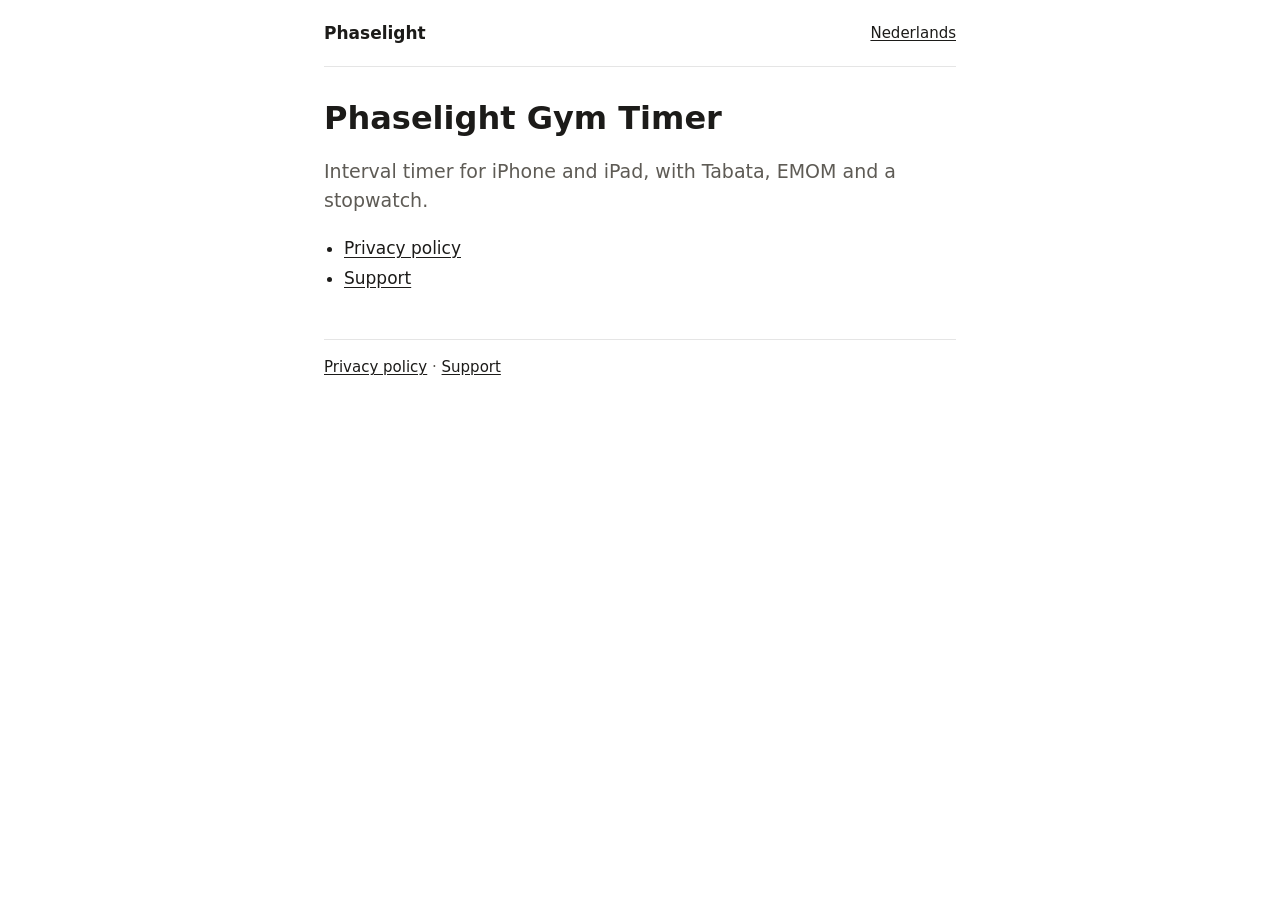
==== en/index.html @ 1415e86a "Privacy- en supportpagina's (nl en en), startpagina, 404 en CNAME" ====
<!doctype html>
<html lang="en">
<head>
<meta charset="utf-8">
<meta name="viewport" content="width=device-width, initial-scale=1">
<title>Phaselight Gym Timer</title>
<meta name="description" content="Phaselight Gym Timer: interval timer for iPhone and iPad.">
<meta name="color-scheme" content="light dark">
<link rel="stylesheet" href="/style.css">
<link rel="alternate" hreflang="en" href="https://phaselightsports.com/en/">
<link rel="alternate" hreflang="nl" href="https://phaselightsports.com/">
</head>
<body>
<a class="skip" href="#inhoud">Skip to content</a>
<header>
<a class="name" href="/en/"><svg class="logo" viewBox="0 0 100 100" width="28" height="28" aria-hidden="true" fill="none" stroke-width="10.7" stroke-linecap="round"><path d="M66.96 22.86A32 32 0 0 1 77.14 33.04" stroke="#FFD60A"/><path d="M81.69 45.55A32 32 0 0 1 40.11 80.43" stroke="#30D158"/><path d="M28.59 73.78A32 32 0 0 1 19.40 59.36" stroke="#E59A8C"/><path d="M18.24 46.10A32 32 0 0 1 33.04 22.86" stroke="#64D2FF"/><circle cx="50" cy="18" r="5.35" fill="currentColor" stroke="none"/></svg><span>Phaselight</span></a>
<a class="lang" href="/" hreflang="nl" lang="nl">Nederlands</a>
</header>
<main id="inhoud">
<h1>Phaselight Gym Timer</h1>
<p class="lead">Interval timer for iPhone and iPad, with Tabata, EMOM and a stopwatch.</p>
<ul class="links">
<li><a href="/en/privacy/">Privacy policy</a></li>
<li><a href="/en/support/">Support</a></li>
</ul>
</main>
<footer>
<a href="/en/privacy/">Privacy policy</a> · <a href="/en/support/">Support</a>
</footer>
</body>
</html>
---- style.css ----
/* Phaselight-site: systeemlettertype, licht en donker, geen externe bronnen. */
:root {
  color-scheme: light dark;
  --bg: #ffffff;
  --fg: #1c1b19;
  --muted: #5e5b55;
  --line: #0000001a;
  --link: #1c1b19;
}
@media (prefers-color-scheme: dark) {
  :root {
    --bg: #000000;
    --fg: #f3f1ec;
    --muted: #a39f96;
    --line: #ffffff26;
    --link: #f3f1ec;
  }
}
* { box-sizing: border-box; }
html { -webkit-text-size-adjust: 100%; }
body {
  margin: 0 auto;
  max-width: 42rem;
  padding: 0 1.25rem 2rem;
  background: var(--bg);
  color: var(--fg);
  font: 1.0625rem/1.55 -apple-system, BlinkMacSystemFont, "Segoe UI", system-ui, sans-serif;
}
a { color: var(--link); text-underline-offset: 0.15em; }
header {
  display: flex;
  align-items: center;
  justify-content: space-between;
  gap: 1rem;
  padding: 1.25rem 0;
  border-bottom: 1px solid var(--line);
}
header .name {
  display: inline-flex;
  align-items: center;
  gap: 0.5rem;
  font-weight: 700;
  text-decoration: none;
}
.logo { display: none; flex: none; }
header .lang { font-size: 0.9375rem; }
h1 { font-size: 2rem; line-height: 1.2; margin: 2rem 0 1rem; }
h2 { font-size: 1.25rem; line-height: 1.3; margin: 2rem 0 0.5rem; }
.lead { font-size: 1.1875rem; color: var(--muted); }
.links { padding-left: 1.25rem; }
.meta { color: var(--muted); font-size: 0.9375rem; margin-top: 2rem; }
li + li { margin-top: 0.25rem; }
footer {
  margin-top: 3rem;
  padding-top: 1rem;
  border-top: 1px solid var(--line);
  color: var(--muted);
  font-size: 0.9375rem;
}
.skip { position: absolute; left: -999px; }
.skip:focus { left: 1rem; top: 1rem; background: var(--bg); padding: 0.5rem; }
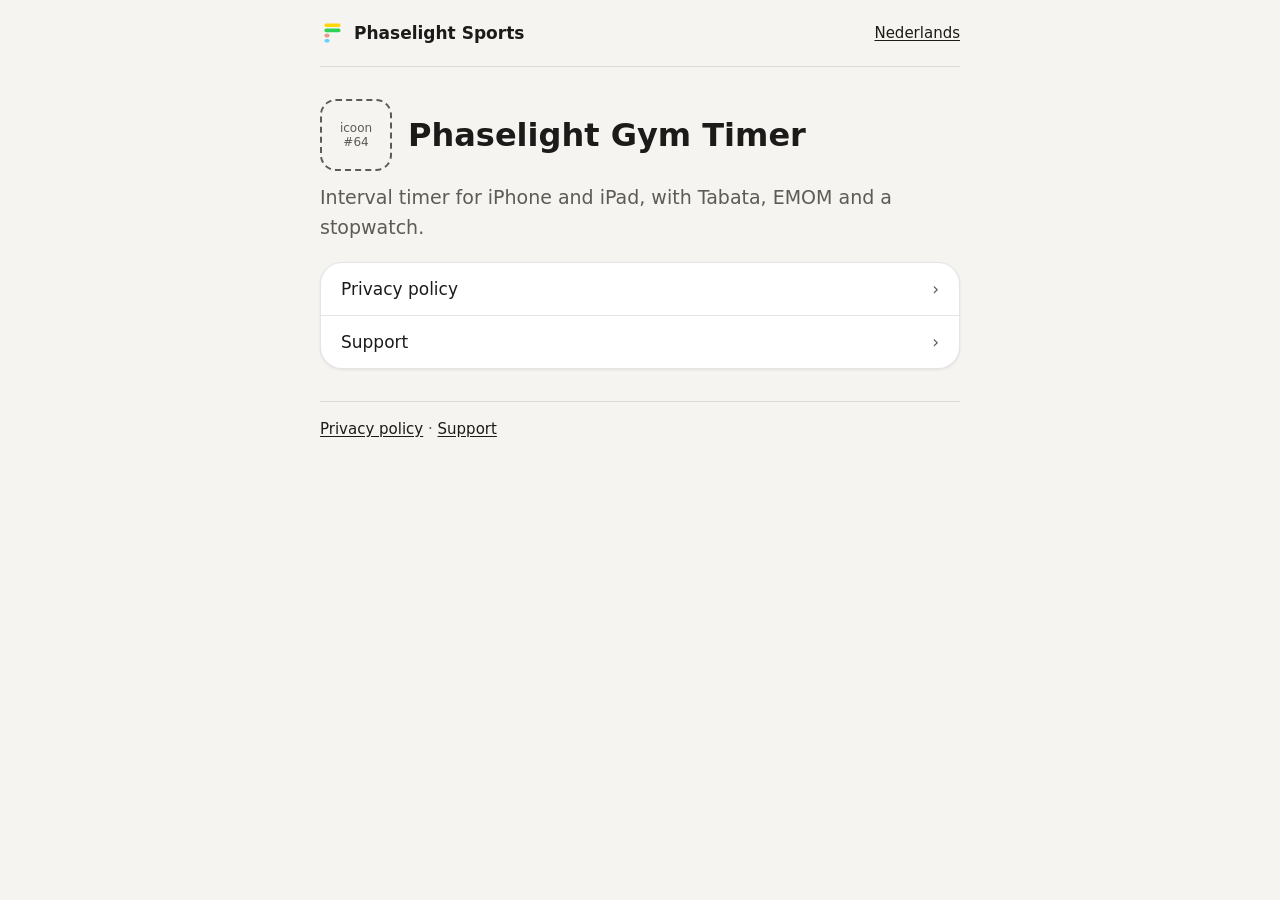
==== commit 1a70f0c3: "Phaselight-stijl (palet 2 warm), kop met monogram en Phaselight Sports, app-icoon als plaatshouder, " ====
--- a/en/index.html
+++ b/en/index.html
@@ -13,15 +13,15 @@
 <body>
 <a class="skip" href="#inhoud">Skip to content</a>
 <header>
-<a class="name" href="/en/"><svg class="logo" viewBox="0 0 100 100" width="28" height="28" aria-hidden="true" fill="none" stroke-width="10.7" stroke-linecap="round"><path d="M66.96 22.86A32 32 0 0 1 77.14 33.04" stroke="#FFD60A"/><path d="M81.69 45.55A32 32 0 0 1 40.11 80.43" stroke="#30D158"/><path d="M28.59 73.78A32 32 0 0 1 19.40 59.36" stroke="#E59A8C"/><path d="M18.24 46.10A32 32 0 0 1 33.04 22.86" stroke="#64D2FF"/><circle cx="50" cy="18" r="5.35" fill="currentColor" stroke="none"/></svg><span>Phaselight</span></a>
+<a class="name" href="/en/"><svg class="logo" width="26" height="26" viewBox="0 0 100 100" aria-hidden="true"><path d="M24 20h48" stroke="#FFD60A" stroke-width="14" stroke-linecap="round"/><path d="M24 40h48" stroke="#30D158" stroke-width="14" stroke-linecap="round"/><path d="M24 60h6" stroke="#E59A8C" stroke-width="14" stroke-linecap="round"/><path d="M24 80h6" stroke="#64D2FF" stroke-width="14" stroke-linecap="round"/></svg><span>Phaselight Sports</span></a>
 <a class="lang" href="/" hreflang="nl" lang="nl">Nederlands</a>
 </header>
 <main id="inhoud">
-<h1>Phaselight Gym Timer</h1>
+<div class="hero"><!-- PLAATSHOUDER app-icoon: vervangen na merge van #106 --><span class="app-icon placeholder" aria-hidden="true">icoon<br>#64</span><h1>Phaselight Gym Timer</h1></div>
 <p class="lead">Interval timer for iPhone and iPad, with Tabata, EMOM and a stopwatch.</p>
-<ul class="links">
-<li><a href="/en/privacy/">Privacy policy</a></li>
-<li><a href="/en/support/">Support</a></li>
+<ul class="rows">
+<li><a href="/en/privacy/">Privacy policy<span class="chev" aria-hidden="true">›</span></a></li>
+<li><a href="/en/support/">Support<span class="chev" aria-hidden="true">›</span></a></li>
 </ul>
 </main>
 <footer>
--- a/style.css
+++ b/style.css
@@ -1,39 +1,45 @@
-/* Phaselight-site: systeemlettertype, licht en donker, geen externe bronnen. */
+/* Phaselight-site: tokens uit het Phaselight Design System (palet 2, zoals de app), systeemletters, licht en donker.
+   Geen scripts, geen cookies, geen externe bronnen. Links in inkt, onderstreept; merkgroen nooit als tekst. */
 :root {
   color-scheme: light dark;
-  --bg: #ffffff;
-  --fg: #1c1b19;
-  --muted: #5e5b55;
-  --line: #0000001a;
-  --link: #1c1b19;
+  --surface-0: #f5f4f0;
+  --surface-1: #ffffff;
+  --ink: #1c1b19;
+  --ink-secondary: #5e5b55;
+  --hairline: #0000001a;
+  --border-control: #00000024;
+  --shadow-card: 0 1px 3px #00000014;
 }
 @media (prefers-color-scheme: dark) {
   :root {
-    --bg: #000000;
-    --fg: #f3f1ec;
-    --muted: #a39f96;
-    --line: #ffffff26;
-    --link: #f3f1ec;
+    --surface-0: #0e0e0d;
+    --surface-1: #1c1b19;
+    --ink: #f3f1ec;
+    --ink-secondary: #a39f96;
+    --hairline: #ffffff1a;
+    --border-control: #ffffff29;
+    --shadow-card: none;
   }
 }
 * { box-sizing: border-box; }
 html { -webkit-text-size-adjust: 100%; }
 body {
   margin: 0 auto;
-  max-width: 42rem;
+  max-width: calc(640px + 2.5rem);
   padding: 0 1.25rem 2rem;
-  background: var(--bg);
-  color: var(--fg);
-  font: 1.0625rem/1.55 -apple-system, BlinkMacSystemFont, "Segoe UI", system-ui, sans-serif;
+  background: var(--surface-0);
+  color: var(--ink);
+  font: 1.0625rem/1.55 -apple-system, BlinkMacSystemFont, system-ui, sans-serif;
 }
-a { color: var(--link); text-underline-offset: 0.15em; }
+a { color: var(--ink); text-decoration: underline; text-underline-offset: 0.15em; }
+h1, h2, header .name { font-family: ui-rounded, -apple-system, BlinkMacSystemFont, system-ui, sans-serif; }
 header {
   display: flex;
   align-items: center;
   justify-content: space-between;
   gap: 1rem;
   padding: 1.25rem 0;
-  border-bottom: 1px solid var(--line);
+  border-bottom: 1px solid var(--hairline);
 }
 header .name {
   display: inline-flex;
@@ -42,20 +48,59 @@
   font-weight: 700;
   text-decoration: none;
 }
-.logo { display: none; flex: none; }
+.logo { flex: none; }
 header .lang { font-size: 0.9375rem; }
 h1 { font-size: 2rem; line-height: 1.2; margin: 2rem 0 1rem; }
 h2 { font-size: 1.25rem; line-height: 1.3; margin: 2rem 0 0.5rem; }
-.lead { font-size: 1.1875rem; color: var(--muted); }
-.links { padding-left: 1.25rem; }
-.meta { color: var(--muted); font-size: 0.9375rem; margin-top: 2rem; }
+.hero { display: flex; align-items: center; gap: 1rem; margin: 2rem 0 0.75rem; }
+.hero h1 { margin: 0; }
+.app-icon { flex: none; width: 72px; height: 72px; border-radius: 16px; }
+.app-icon.placeholder {
+  display: inline-flex;
+  align-items: center;
+  justify-content: center;
+  border: 2px dashed var(--ink-secondary);
+  color: var(--ink-secondary);
+  font-size: 0.75rem;
+  line-height: 1.2;
+  text-align: center;
+}
+.lead { font-size: 1.1875rem; color: var(--ink-secondary); margin: 0 0 1.25rem; }
+.card, .rows {
+  background: var(--surface-1);
+  border: 1px solid var(--hairline);
+  border-radius: 22px;
+  box-shadow: var(--shadow-card);
+}
+.card { padding: 0.25rem 1.25rem 1.25rem; margin-top: 1.5rem; }
+.card h1 { margin-top: 1.25rem; }
+.rows { list-style: none; margin: 0; padding: 0; overflow: hidden; }
+.rows li + li { border-top: 1px solid var(--hairline); }
+.rows a {
+  display: flex;
+  align-items: center;
+  justify-content: space-between;
+  min-height: 3.25rem;
+  padding: 0.75rem 1.25rem;
+  text-decoration: none;
+}
+.rows a:hover, .rows a:focus-visible { text-decoration: underline; }
+.chev { color: var(--ink-secondary); }
+.meta {
+  color: var(--ink-secondary);
+  font-size: 0.9375rem;
+  margin: 1.5rem 0 0;
+  padding-top: 1rem;
+  border-top: 1px solid var(--hairline);
+}
 li + li { margin-top: 0.25rem; }
+.rows li + li { margin-top: 0; }
 footer {
-  margin-top: 3rem;
+  margin-top: 2rem;
   padding-top: 1rem;
-  border-top: 1px solid var(--line);
-  color: var(--muted);
+  border-top: 1px solid var(--hairline);
+  color: var(--ink-secondary);
   font-size: 0.9375rem;
 }
 .skip { position: absolute; left: -999px; }
-.skip:focus { left: 1rem; top: 1rem; background: var(--bg); padding: 0.5rem; }
+.skip:focus { left: 1rem; top: 1rem; background: var(--surface-0); padding: 0.5rem; }
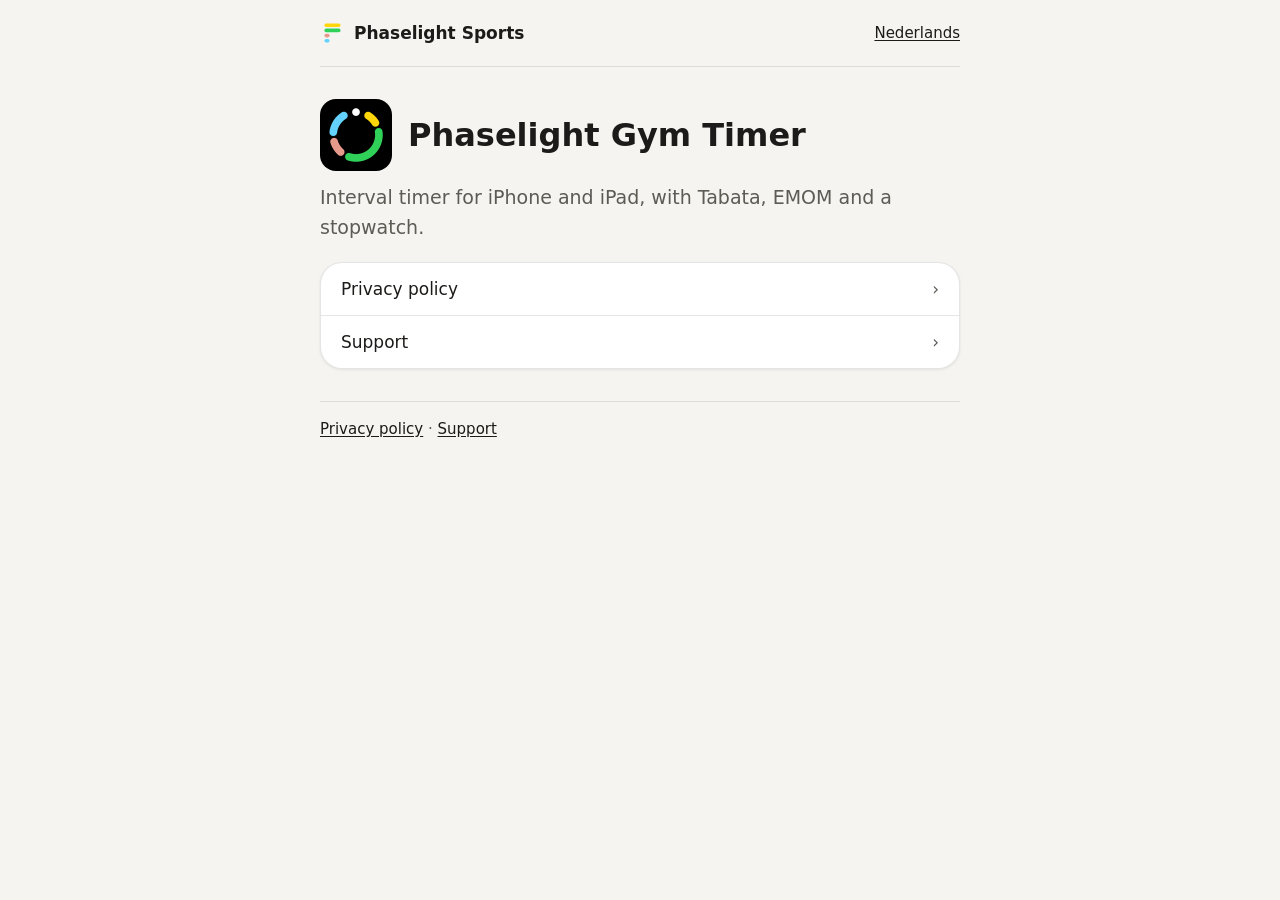
==== commit 351d3c62: "App-icoon (standaardvariant, 144 x 144) in plaats van de plaatshouder" ====
--- a/en/index.html
+++ b/en/index.html
@@ -17,7 +17,7 @@
 <a class="lang" href="/" hreflang="nl" lang="nl">Nederlands</a>
 </header>
 <main id="inhoud">
-<div class="hero"><!-- PLAATSHOUDER app-icoon: vervangen na merge van #106 --><span class="app-icon placeholder" aria-hidden="true">icoon<br>#64</span><h1>Phaselight Gym Timer</h1></div>
+<div class="hero"><img class="app-icon" src="/app-icon.png" width="72" height="72" alt=""><h1>Phaselight Gym Timer</h1></div>
 <p class="lead">Interval timer for iPhone and iPad, with Tabata, EMOM and a stopwatch.</p>
 <ul class="rows">
 <li><a href="/en/privacy/">Privacy policy<span class="chev" aria-hidden="true">›</span></a></li>
--- a/style.css
+++ b/style.css
@@ -55,16 +55,6 @@
 .hero { display: flex; align-items: center; gap: 1rem; margin: 2rem 0 0.75rem; }
 .hero h1 { margin: 0; }
 .app-icon { flex: none; width: 72px; height: 72px; border-radius: 16px; }
-.app-icon.placeholder {
-  display: inline-flex;
-  align-items: center;
-  justify-content: center;
-  border: 2px dashed var(--ink-secondary);
-  color: var(--ink-secondary);
-  font-size: 0.75rem;
-  line-height: 1.2;
-  text-align: center;
-}
 .lead { font-size: 1.1875rem; color: var(--ink-secondary); margin: 0 0 1.25rem; }
 .card, .rows {
   background: var(--surface-1);
